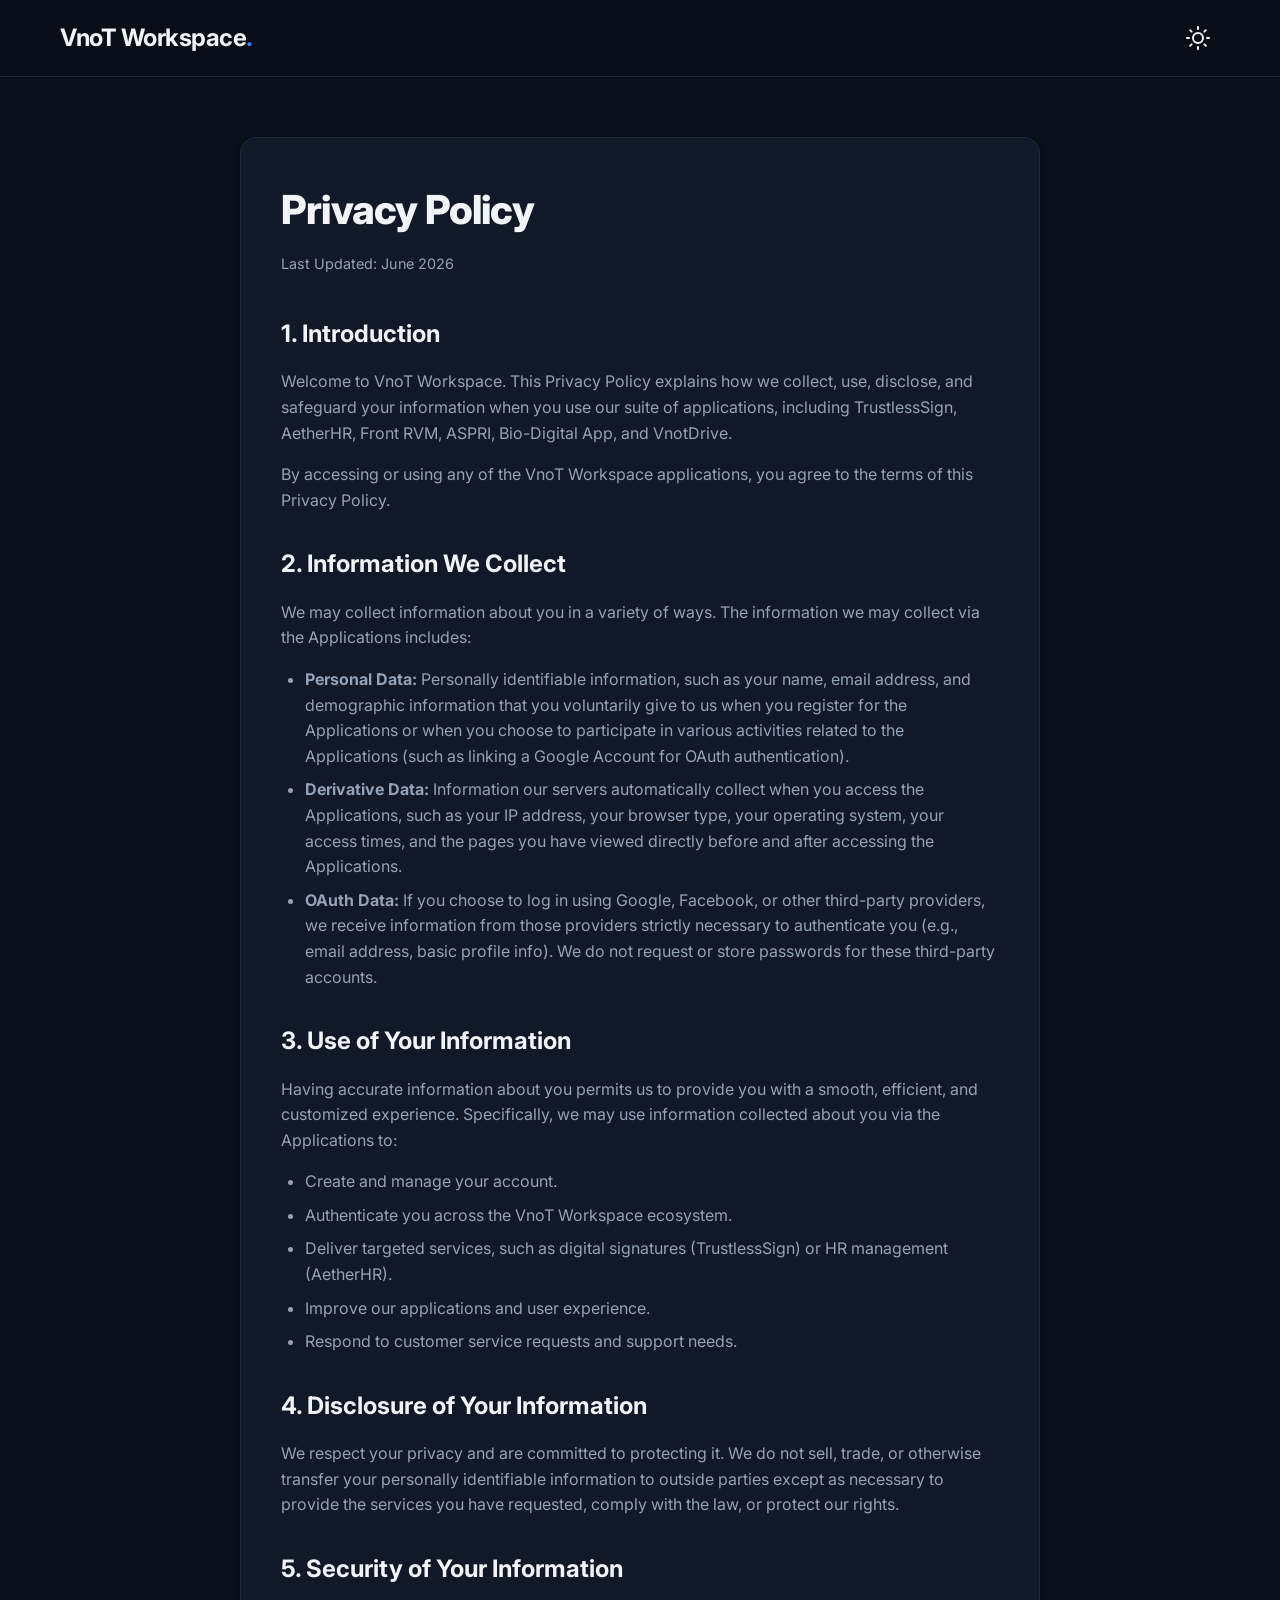
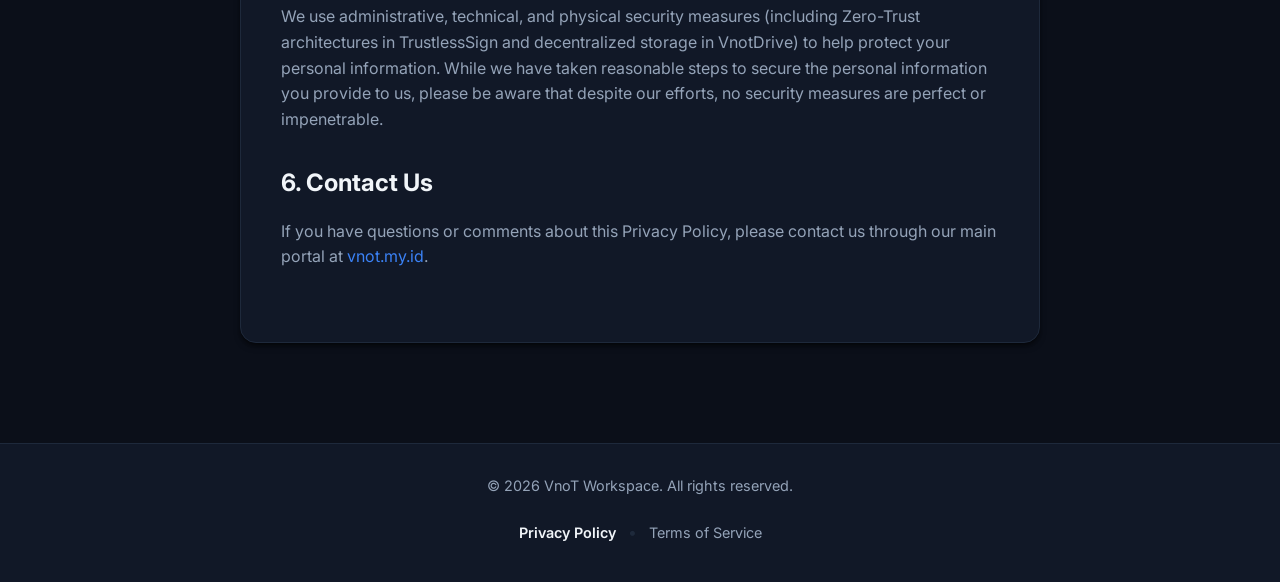
==== privacy.html @ b07ab053 "feat: initial commit for VnoT Workspace" ====
<!DOCTYPE html>
<html lang="en" data-theme="dark">
<head>
    <meta charset="UTF-8">
    <meta name="viewport" content="width=device-width, initial-scale=1.0">
    <title>Privacy Policy - VnoT Workspace</title>
    <meta name="description" content="Privacy Policy for VnoT Workspace applications.">
    <link rel="stylesheet" href="style.css">
    <link href="https://fonts.googleapis.com/css2?family=Inter:wght@300;400;500;600;700&display=swap" rel="stylesheet">
</head>
<body>
    <header class="header">
        <div class="container header-container">
            <a href="index.html" class="logo" style="text-decoration:none; color:inherit;">VnoT Workspace<span class="dot">.</span></a>
            <button class="theme-toggle" id="themeToggle" aria-label="Toggle dark/light mode">
                <svg class="sun-icon" width="24" height="24" viewBox="0 0 24 24" fill="none" stroke="currentColor" stroke-width="2" stroke-linecap="round" stroke-linejoin="round"><circle cx="12" cy="12" r="5"></circle><line x1="12" y1="1" x2="12" y2="3"></line><line x1="12" y1="21" x2="12" y2="23"></line><line x1="4.22" y1="4.22" x2="5.64" y2="5.64"></line><line x1="18.36" y1="18.36" x2="19.78" y2="19.78"></line><line x1="1" y1="12" x2="3" y2="12"></line><line x1="21" y1="12" x2="23" y2="12"></line><line x1="4.22" y1="19.78" x2="5.64" y2="18.36"></line><line x1="18.36" y1="5.64" x2="19.78" y2="4.22"></line></svg>
                <svg class="moon-icon" width="24" height="24" viewBox="0 0 24 24" fill="none" stroke="currentColor" stroke-width="2" stroke-linecap="round" stroke-linejoin="round" style="display: none;"><path d="M21 12.79A9 9 0 1 1 11.21 3 7 7 0 0 0 21 12.79z"></path></svg>
            </button>
        </div>
    </header>

    <main class="main-content container">
        <article class="legal-content">
            <h1 class="legal-title">Privacy Policy</h1>
            <p class="legal-updated">Last Updated: June 2026</p>

            <section class="legal-section">
                <h2>1. Introduction</h2>
                <p>Welcome to VnoT Workspace. This Privacy Policy explains how we collect, use, disclose, and safeguard your information when you use our suite of applications, including TrustlessSign, AetherHR, Front RVM, ASPRI, Bio-Digital App, and VnotDrive.</p>
                <p>By accessing or using any of the VnoT Workspace applications, you agree to the terms of this Privacy Policy.</p>
            </section>

            <section class="legal-section">
                <h2>2. Information We Collect</h2>
                <p>We may collect information about you in a variety of ways. The information we may collect via the Applications includes:</p>
                <ul>
                    <li><strong>Personal Data:</strong> Personally identifiable information, such as your name, email address, and demographic information that you voluntarily give to us when you register for the Applications or when you choose to participate in various activities related to the Applications (such as linking a Google Account for OAuth authentication).</li>
                    <li><strong>Derivative Data:</strong> Information our servers automatically collect when you access the Applications, such as your IP address, your browser type, your operating system, your access times, and the pages you have viewed directly before and after accessing the Applications.</li>
                    <li><strong>OAuth Data:</strong> If you choose to log in using Google, Facebook, or other third-party providers, we receive information from those providers strictly necessary to authenticate you (e.g., email address, basic profile info). We do not request or store passwords for these third-party accounts.</li>
                </ul>
            </section>

            <section class="legal-section">
                <h2>3. Use of Your Information</h2>
                <p>Having accurate information about you permits us to provide you with a smooth, efficient, and customized experience. Specifically, we may use information collected about you via the Applications to:</p>
                <ul>
                    <li>Create and manage your account.</li>
                    <li>Authenticate you across the VnoT Workspace ecosystem.</li>
                    <li>Deliver targeted services, such as digital signatures (TrustlessSign) or HR management (AetherHR).</li>
                    <li>Improve our applications and user experience.</li>
                    <li>Respond to customer service requests and support needs.</li>
                </ul>
            </section>

            <section class="legal-section">
                <h2>4. Disclosure of Your Information</h2>
                <p>We respect your privacy and are committed to protecting it. We do not sell, trade, or otherwise transfer your personally identifiable information to outside parties except as necessary to provide the services you have requested, comply with the law, or protect our rights.</p>
            </section>

            <section class="legal-section">
                <h2>5. Security of Your Information</h2>
                <p>We use administrative, technical, and physical security measures (including Zero-Trust architectures in TrustlessSign and decentralized storage in VnotDrive) to help protect your personal information. While we have taken reasonable steps to secure the personal information you provide to us, please be aware that despite our efforts, no security measures are perfect or impenetrable.</p>
            </section>

            <section class="legal-section">
                <h2>6. Contact Us</h2>
                <p>If you have questions or comments about this Privacy Policy, please contact us through our main portal at <a href="https://vnot.my.id">vnot.my.id</a>.</p>
            </section>
        </article>
    </main>

    <footer class="footer">
        <div class="container footer-content">
            <p class="copyright">&copy; 2026 VnoT Workspace. All rights reserved.</p>
            <div class="footer-links">
                <a href="privacy.html" class="footer-link" style="color:var(--text-primary); font-weight:600;">Privacy Policy</a>
                <span class="footer-divider">&bull;</span>
                <a href="terms.html" class="footer-link">Terms of Service</a>
            </div>
        </div>
    </footer>

    <script>
        const themeToggle = document.getElementById('themeToggle');
        const sunIcon = document.querySelector('.sun-icon');
        const moonIcon = document.querySelector('.moon-icon');
        const htmlElement = document.documentElement;

        themeToggle.addEventListener('click', () => {
            const currentTheme = htmlElement.getAttribute('data-theme');
            if (currentTheme === 'dark') {
                htmlElement.setAttribute('data-theme', 'light');
                sunIcon.style.display = 'none';
                moonIcon.style.display = 'block';
            } else {
                htmlElement.setAttribute('data-theme', 'dark');
                sunIcon.style.display = 'block';
                moonIcon.style.display = 'none';
            }
        });
    </script>
</body>
</html>
---- style.css ----
/* Bio-Digital Minimalism 2026 Stylesheet */

:root {
    --bg-color: #f8fafc;
    --text-primary: #0f172a;
    --text-secondary: #475569;
    --card-bg: #ffffff;
    --border-color: #e2e8f0;
    --accent: #3b82f6;
    --accent-hover: #2563eb;
    --shadow: 0 4px 6px -1px rgb(0 0 0 / 0.1), 0 2px 4px -2px rgb(0 0 0 / 0.1);
    --glass-bg: rgba(255, 255, 255, 0.7);
}

[data-theme="dark"] {
    --bg-color: #0b0f19;
    --text-primary: #f1f5f9;
    --text-secondary: #94a3b8;
    --card-bg: #111827;
    --border-color: #1e293b;
    --accent: #3b82f6;
    --accent-hover: #60a5fa;
    --shadow: 0 4px 6px -1px rgb(0 0 0 / 0.5), 0 2px 4px -2px rgb(0 0 0 / 0.5);
    --glass-bg: rgba(11, 15, 25, 0.7);
}

* {
    box-sizing: border-box;
    margin: 0;
    padding: 0;
}

body {
    font-family: 'Inter', sans-serif;
    background-color: var(--bg-color);
    color: var(--text-primary);
    line-height: 1.6;
    transition: background-color 0.3s ease, color 0.3s ease;
    display: flex;
    flex-direction: column;
    min-height: 100vh;
}

.container {
    width: 100%;
    max-width: 1200px;
    margin: 0 auto;
    padding: 0 20px;
}

/* Header */
.header {
    position: sticky;
    top: 0;
    z-index: 50;
    background-color: var(--glass-bg);
    backdrop-filter: blur(12px);
    border-bottom: 1px solid var(--border-color);
    padding: 16px 0;
    transition: background-color 0.3s ease, border-color 0.3s ease;
}

.header-container {
    display: flex;
    justify-content: space-between;
    align-items: center;
}

.logo {
    font-size: 1.5rem;
    font-weight: 700;
    letter-spacing: -0.02em;
}

.dot {
    color: var(--accent);
}

.theme-toggle {
    background: none;
    border: none;
    color: var(--text-primary);
    cursor: pointer;
    padding: 8px;
    border-radius: 8px;
    display: flex;
    align-items: center;
    justify-content: center;
    transition: background-color 0.2s ease;
    width: 44px;
    height: 44px;
}

.theme-toggle:hover {
    background-color: var(--border-color);
}

.theme-toggle:focus-visible {
    outline: 2px solid var(--accent);
    outline-offset: 2px;
}

/* Main Content */
.main-content {
    flex: 1;
    padding: 60px 0;
}

/* Hero Section */
.hero {
    text-align: center;
    max-width: 800px;
    margin-bottom: 80px;
}

.hero-title {
    font-size: clamp(2.5rem, 5vw, 4rem);
    font-weight: 800;
    line-height: 1.1;
    margin-bottom: 24px;
    letter-spacing: -0.03em;
}

.hero-subtitle {
    font-size: clamp(1.1rem, 2vw, 1.25rem);
    color: var(--text-secondary);
    max-width: 600px;
    margin: 0 auto;
}

/* Apps Section */
.section-title {
    font-size: 2rem;
    font-weight: 700;
    margin-bottom: 40px;
    text-align: center;
}

.app-grid {
    display: grid;
    grid-template-columns: repeat(auto-fit, minmax(300px, 1fr));
    gap: 30px;
}

.app-card {
    background-color: var(--card-bg);
    border: 1px solid var(--border-color);
    border-radius: 16px;
    padding: 30px;
    transition: transform 0.3s cubic-bezier(0.175, 0.885, 0.32, 1.275), box-shadow 0.3s ease, border-color 0.3s ease;
    box-shadow: var(--shadow);
}

.app-card:hover {
    transform: translateY(-8px);
    border-color: var(--accent);
}

.app-icon {
    width: 56px;
    height: 56px;
    border-radius: 14px;
    display: flex;
    align-items: center;
    justify-content: center;
    color: white;
    font-size: 1.5rem;
    font-weight: 700;
    margin-bottom: 20px;
    box-shadow: 0 8px 16px -4px rgba(0,0,0,0.2);
}

.app-name {
    font-size: 1.25rem;
    font-weight: 600;
    margin-bottom: 12px;
}

.app-desc {
    color: var(--text-secondary);
    font-size: 0.95rem;
    line-height: 1.6;
}

/* Footer */
.footer {
    background-color: var(--card-bg);
    border-top: 1px solid var(--border-color);
    padding: 30px 0;
    text-align: center;
    margin-top: 40px;
    transition: background-color 0.3s ease, border-color 0.3s ease;
}

.footer-content {
    display: flex;
    flex-direction: column;
    gap: 16px;
    align-items: center;
}

.copyright {
    color: var(--text-secondary);
    font-size: 0.9rem;
}

.footer-links {
    display: flex;
    gap: 12px;
    align-items: center;
}

.footer-link {
    color: var(--text-secondary);
    text-decoration: none;
    font-size: 0.9rem;
    transition: color 0.2s ease;
    padding: 8px 0;
}

.footer-link:hover {
    color: var(--text-primary);
}

.footer-link:focus-visible {
    outline: 2px solid var(--accent);
    outline-offset: 4px;
    border-radius: 4px;
}

.footer-divider {
    color: var(--border-color);
}

/* Legal Pages */
.legal-content {
    max-width: 800px;
    margin: 0 auto;
    background-color: var(--card-bg);
    border: 1px solid var(--border-color);
    border-radius: 16px;
    padding: 40px;
    box-shadow: var(--shadow);
}

.legal-title {
    font-size: 2.5rem;
    font-weight: 800;
    margin-bottom: 10px;
    letter-spacing: -0.02em;
}

.legal-updated {
    color: var(--text-secondary);
    font-size: 0.9rem;
    margin-bottom: 40px;
}

.legal-section {
    margin-bottom: 32px;
}

.legal-section h2 {
    font-size: 1.5rem;
    font-weight: 700;
    margin-bottom: 16px;
    color: var(--text-primary);
}

.legal-section p, .legal-section ul {
    color: var(--text-secondary);
    margin-bottom: 16px;
}

.legal-section ul {
    padding-left: 24px;
}

.legal-section li {
    margin-bottom: 8px;
}

.legal-section a {
    color: var(--accent);
    text-decoration: none;
}

.legal-section a:hover {
    text-decoration: underline;
}

/* Responsive Adjustments */
@media (max-width: 768px) {
    .legal-content {
        padding: 24px;
        border-radius: 12px;
    }
    
    .footer-content {
        flex-direction: column;
        gap: 8px;
    }
}
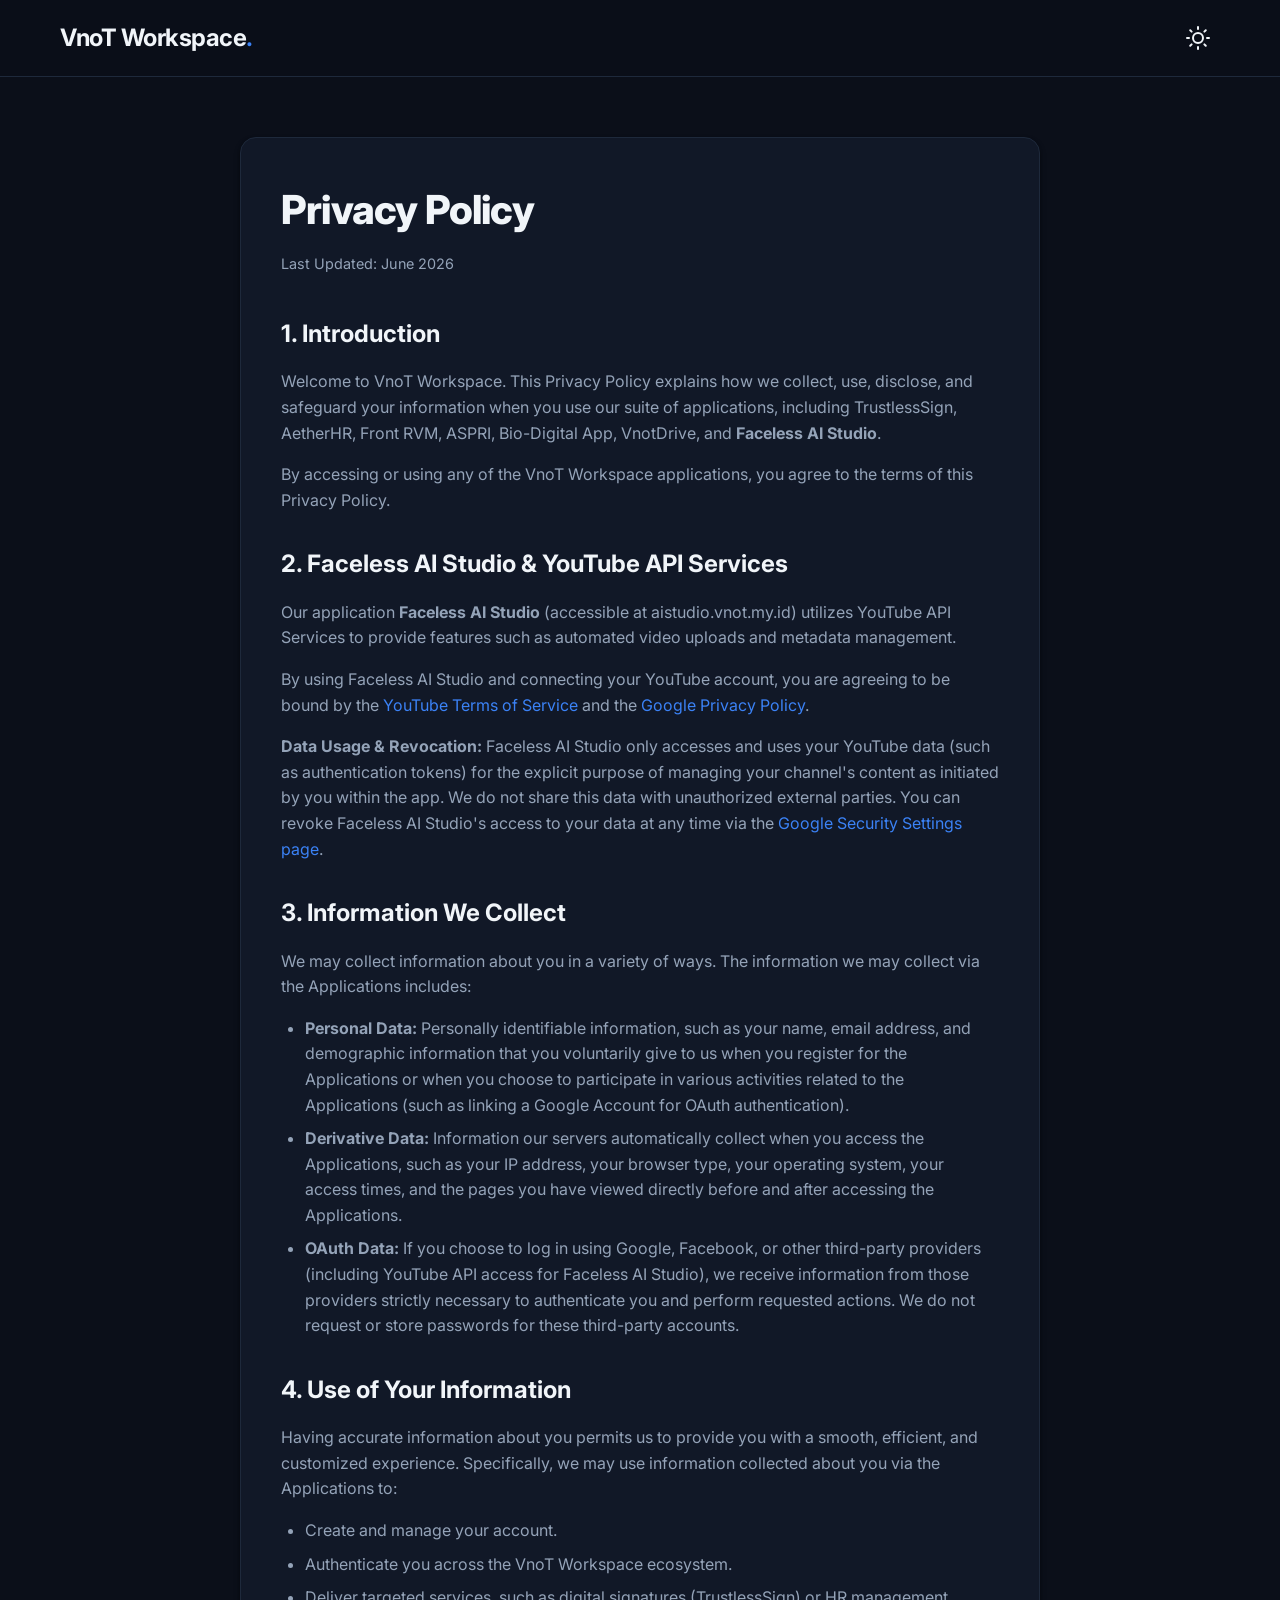
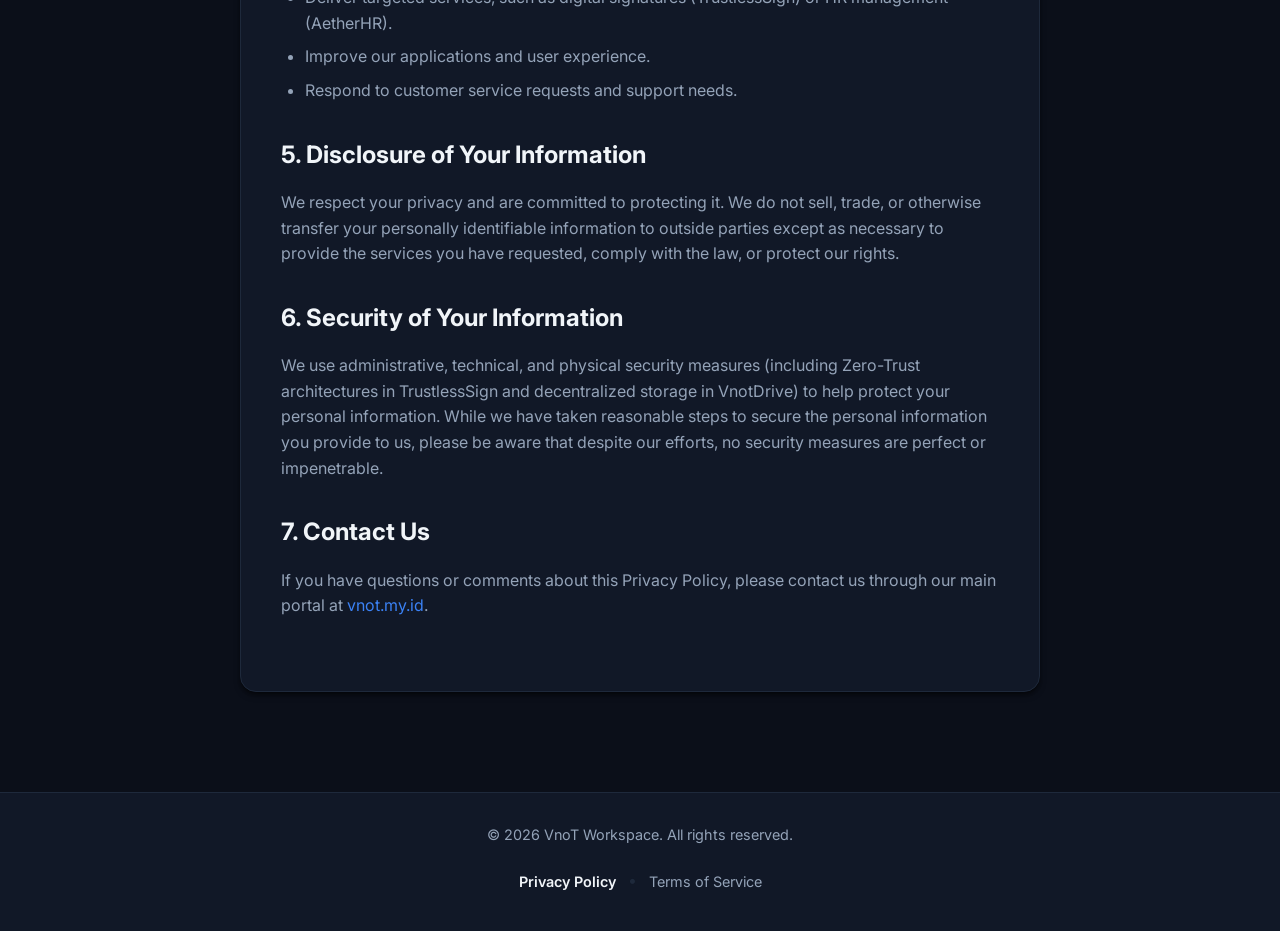
==== commit b44c8ea8: "Add Faceless AI Studio terms and privacy clauses for YouTube API" ====
--- a/privacy.html
+++ b/privacy.html
@@ -26,22 +26,29 @@
 
             <section class="legal-section">
                 <h2>1. Introduction</h2>
-                <p>Welcome to VnoT Workspace. This Privacy Policy explains how we collect, use, disclose, and safeguard your information when you use our suite of applications, including TrustlessSign, AetherHR, Front RVM, ASPRI, Bio-Digital App, and VnotDrive.</p>
+                <p>Welcome to VnoT Workspace. This Privacy Policy explains how we collect, use, disclose, and safeguard your information when you use our suite of applications, including TrustlessSign, AetherHR, Front RVM, ASPRI, Bio-Digital App, VnotDrive, and <strong>Faceless AI Studio</strong>.</p>
                 <p>By accessing or using any of the VnoT Workspace applications, you agree to the terms of this Privacy Policy.</p>
             </section>
 
             <section class="legal-section">
-                <h2>2. Information We Collect</h2>
+                <h2>2. Faceless AI Studio & YouTube API Services</h2>
+                <p>Our application <strong>Faceless AI Studio</strong> (accessible at aistudio.vnot.my.id) utilizes YouTube API Services to provide features such as automated video uploads and metadata management.</p>
+                <p>By using Faceless AI Studio and connecting your YouTube account, you are agreeing to be bound by the <a href="https://www.youtube.com/t/terms" target="_blank" rel="noopener noreferrer">YouTube Terms of Service</a> and the <a href="https://policies.google.com/privacy" target="_blank" rel="noopener noreferrer">Google Privacy Policy</a>.</p>
+                <p><strong>Data Usage & Revocation:</strong> Faceless AI Studio only accesses and uses your YouTube data (such as authentication tokens) for the explicit purpose of managing your channel's content as initiated by you within the app. We do not share this data with unauthorized external parties. You can revoke Faceless AI Studio's access to your data at any time via the <a href="https://security.google.com/settings/security/permissions" target="_blank" rel="noopener noreferrer">Google Security Settings page</a>.</p>
+            </section>
+
+            <section class="legal-section">
+                <h2>3. Information We Collect</h2>
                 <p>We may collect information about you in a variety of ways. The information we may collect via the Applications includes:</p>
                 <ul>
                     <li><strong>Personal Data:</strong> Personally identifiable information, such as your name, email address, and demographic information that you voluntarily give to us when you register for the Applications or when you choose to participate in various activities related to the Applications (such as linking a Google Account for OAuth authentication).</li>
                     <li><strong>Derivative Data:</strong> Information our servers automatically collect when you access the Applications, such as your IP address, your browser type, your operating system, your access times, and the pages you have viewed directly before and after accessing the Applications.</li>
-                    <li><strong>OAuth Data:</strong> If you choose to log in using Google, Facebook, or other third-party providers, we receive information from those providers strictly necessary to authenticate you (e.g., email address, basic profile info). We do not request or store passwords for these third-party accounts.</li>
+                    <li><strong>OAuth Data:</strong> If you choose to log in using Google, Facebook, or other third-party providers (including YouTube API access for Faceless AI Studio), we receive information from those providers strictly necessary to authenticate you and perform requested actions. We do not request or store passwords for these third-party accounts.</li>
                 </ul>
             </section>
 
             <section class="legal-section">
-                <h2>3. Use of Your Information</h2>
+                <h2>4. Use of Your Information</h2>
                 <p>Having accurate information about you permits us to provide you with a smooth, efficient, and customized experience. Specifically, we may use information collected about you via the Applications to:</p>
                 <ul>
                     <li>Create and manage your account.</li>
@@ -53,17 +60,17 @@
             </section>
 
             <section class="legal-section">
-                <h2>4. Disclosure of Your Information</h2>
+                <h2>5. Disclosure of Your Information</h2>
                 <p>We respect your privacy and are committed to protecting it. We do not sell, trade, or otherwise transfer your personally identifiable information to outside parties except as necessary to provide the services you have requested, comply with the law, or protect our rights.</p>
             </section>
 
             <section class="legal-section">
-                <h2>5. Security of Your Information</h2>
+                <h2>6. Security of Your Information</h2>
                 <p>We use administrative, technical, and physical security measures (including Zero-Trust architectures in TrustlessSign and decentralized storage in VnotDrive) to help protect your personal information. While we have taken reasonable steps to secure the personal information you provide to us, please be aware that despite our efforts, no security measures are perfect or impenetrable.</p>
             </section>
 
             <section class="legal-section">
-                <h2>6. Contact Us</h2>
+                <h2>7. Contact Us</h2>
                 <p>If you have questions or comments about this Privacy Policy, please contact us through our main portal at <a href="https://vnot.my.id">vnot.my.id</a>.</p>
             </section>
         </article>
@@ -80,24 +87,7 @@
         </div>
     </footer>
 
-    <script>
-        const themeToggle = document.getElementById('themeToggle');
-        const sunIcon = document.querySelector('.sun-icon');
-        const moonIcon = document.querySelector('.moon-icon');
-        const htmlElement = document.documentElement;
-
-        themeToggle.addEventListener('click', () => {
-            const currentTheme = htmlElement.getAttribute('data-theme');
-            if (currentTheme === 'dark') {
-                htmlElement.setAttribute('data-theme', 'light');
-                sunIcon.style.display = 'none';
-                moonIcon.style.display = 'block';
-            } else {
-                htmlElement.setAttribute('data-theme', 'dark');
-                sunIcon.style.display = 'block';
-                moonIcon.style.display = 'none';
-            }
-        });
-    </script>
+    <script src="translations.js"></script>
+    <script src="app.js"></script>
 </body>
 </html>
--- a/style.css
+++ b/style.css
@@ -301,3 +301,54 @@
         gap: 8px;
     }
 }
+
+/* Header Controls */
+.header-controls {
+    display: flex;
+    align-items: center;
+    gap: 12px;
+}
+
+.lang-switcher {
+    appearance: none;
+    -webkit-appearance: none;
+    -moz-appearance: none;
+    background-color: transparent;
+    color: var(--text-primary);
+    border: 1px solid var(--border-color);
+    padding: 8px 32px 8px 16px;
+    border-radius: 20px;
+    font-family: 'Inter', sans-serif;
+    font-size: 0.85rem;
+    font-weight: 500;
+    cursor: pointer;
+    outline: none;
+    transition: all 0.2s ease;
+    background-image: url("data:image/svg+xml;utf8,<svg xmlns='http://www.w3.org/2000/svg' width='16' height='16' viewBox='0 0 24 24' fill='none' stroke='%2394a3b8' stroke-width='2' stroke-linecap='round' stroke-linejoin='round'><polyline points='6 9 12 15 18 9'></polyline></svg>");
+    background-repeat: no-repeat;
+    background-position: right 12px center;
+    background-size: 14px;
+}
+
+[data-theme="dark"] .lang-switcher {
+    background-color: rgba(255, 255, 255, 0.05);
+    border-color: rgba(255, 255, 255, 0.1);
+}
+
+.lang-switcher:hover {
+    background-color: var(--border-color);
+}
+
+[data-theme="dark"] .lang-switcher:hover {
+    background-color: rgba(255, 255, 255, 0.1);
+}
+
+.lang-switcher:focus-visible {
+    border-color: var(--accent);
+    box-shadow: 0 0 0 2px rgba(59, 130, 246, 0.3);
+}
+
+.lang-switcher option {
+    background-color: var(--card-bg);
+    color: var(--text-primary);
+}
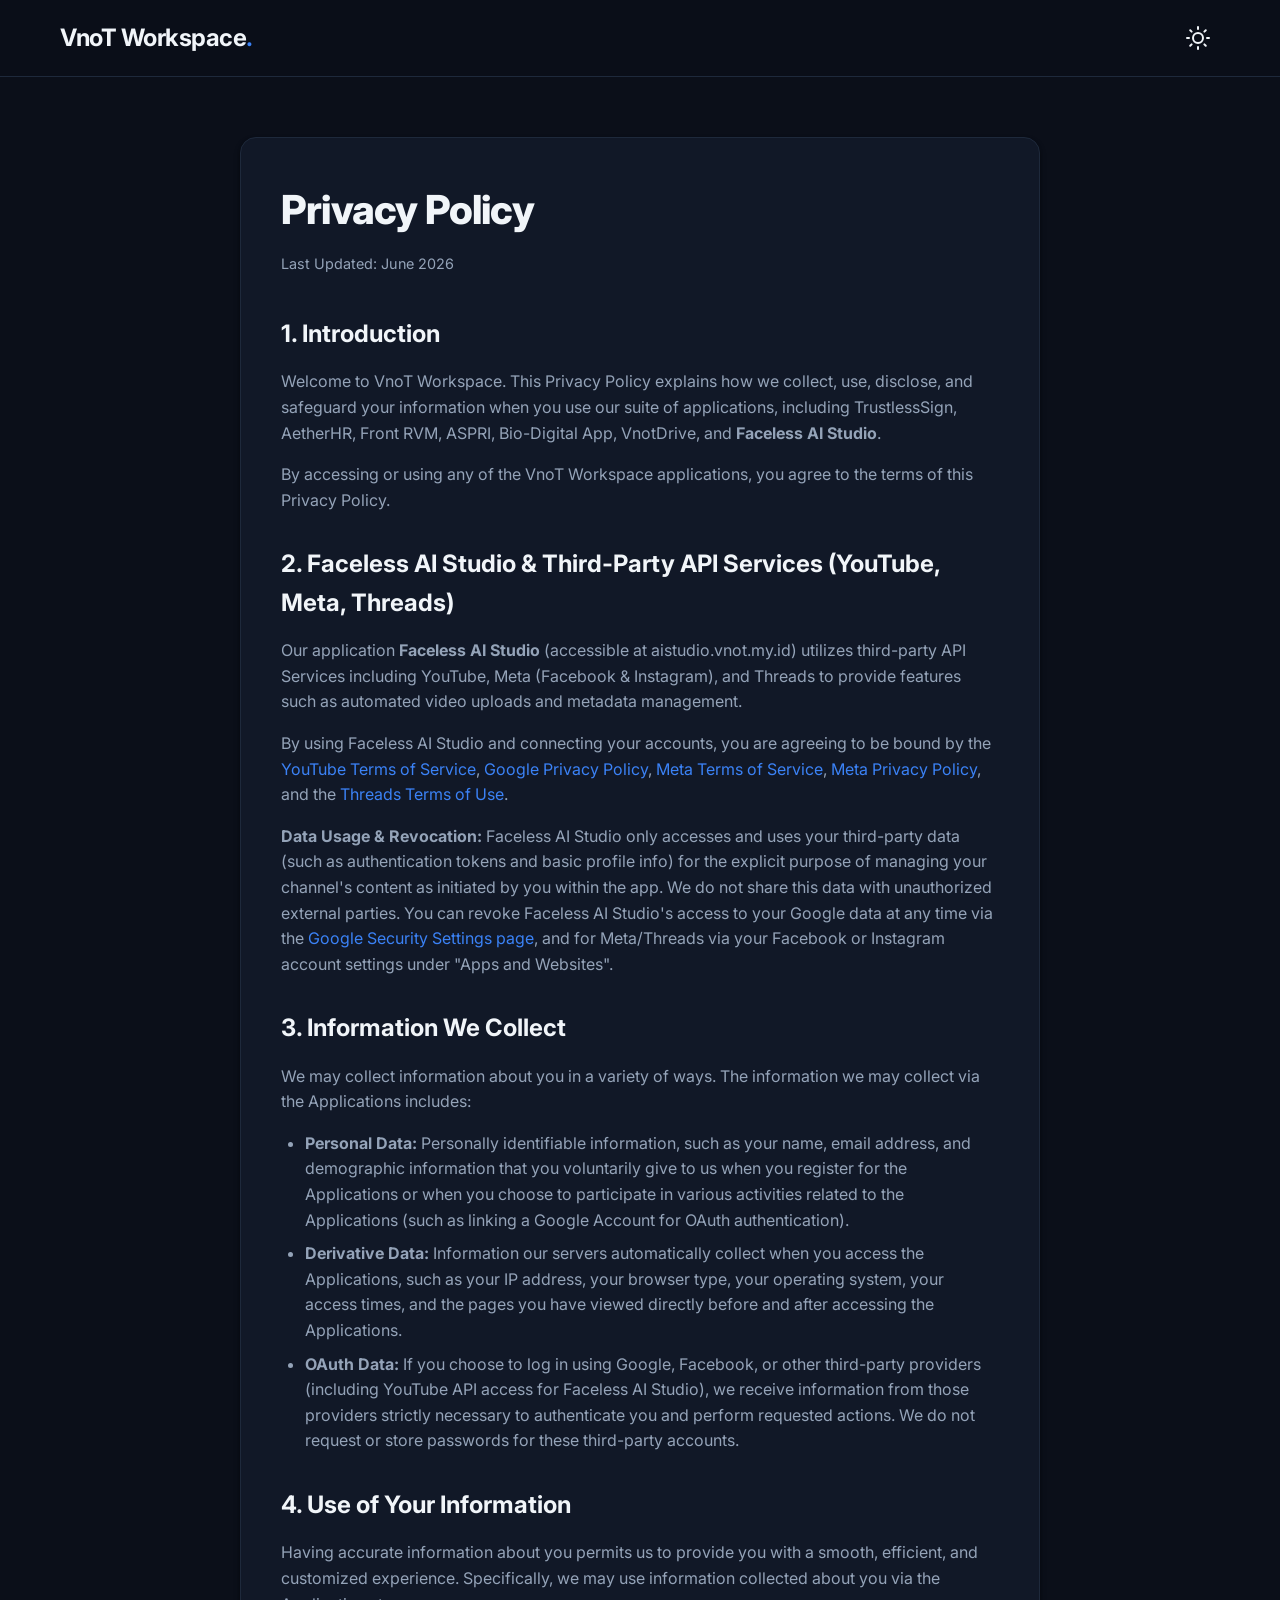
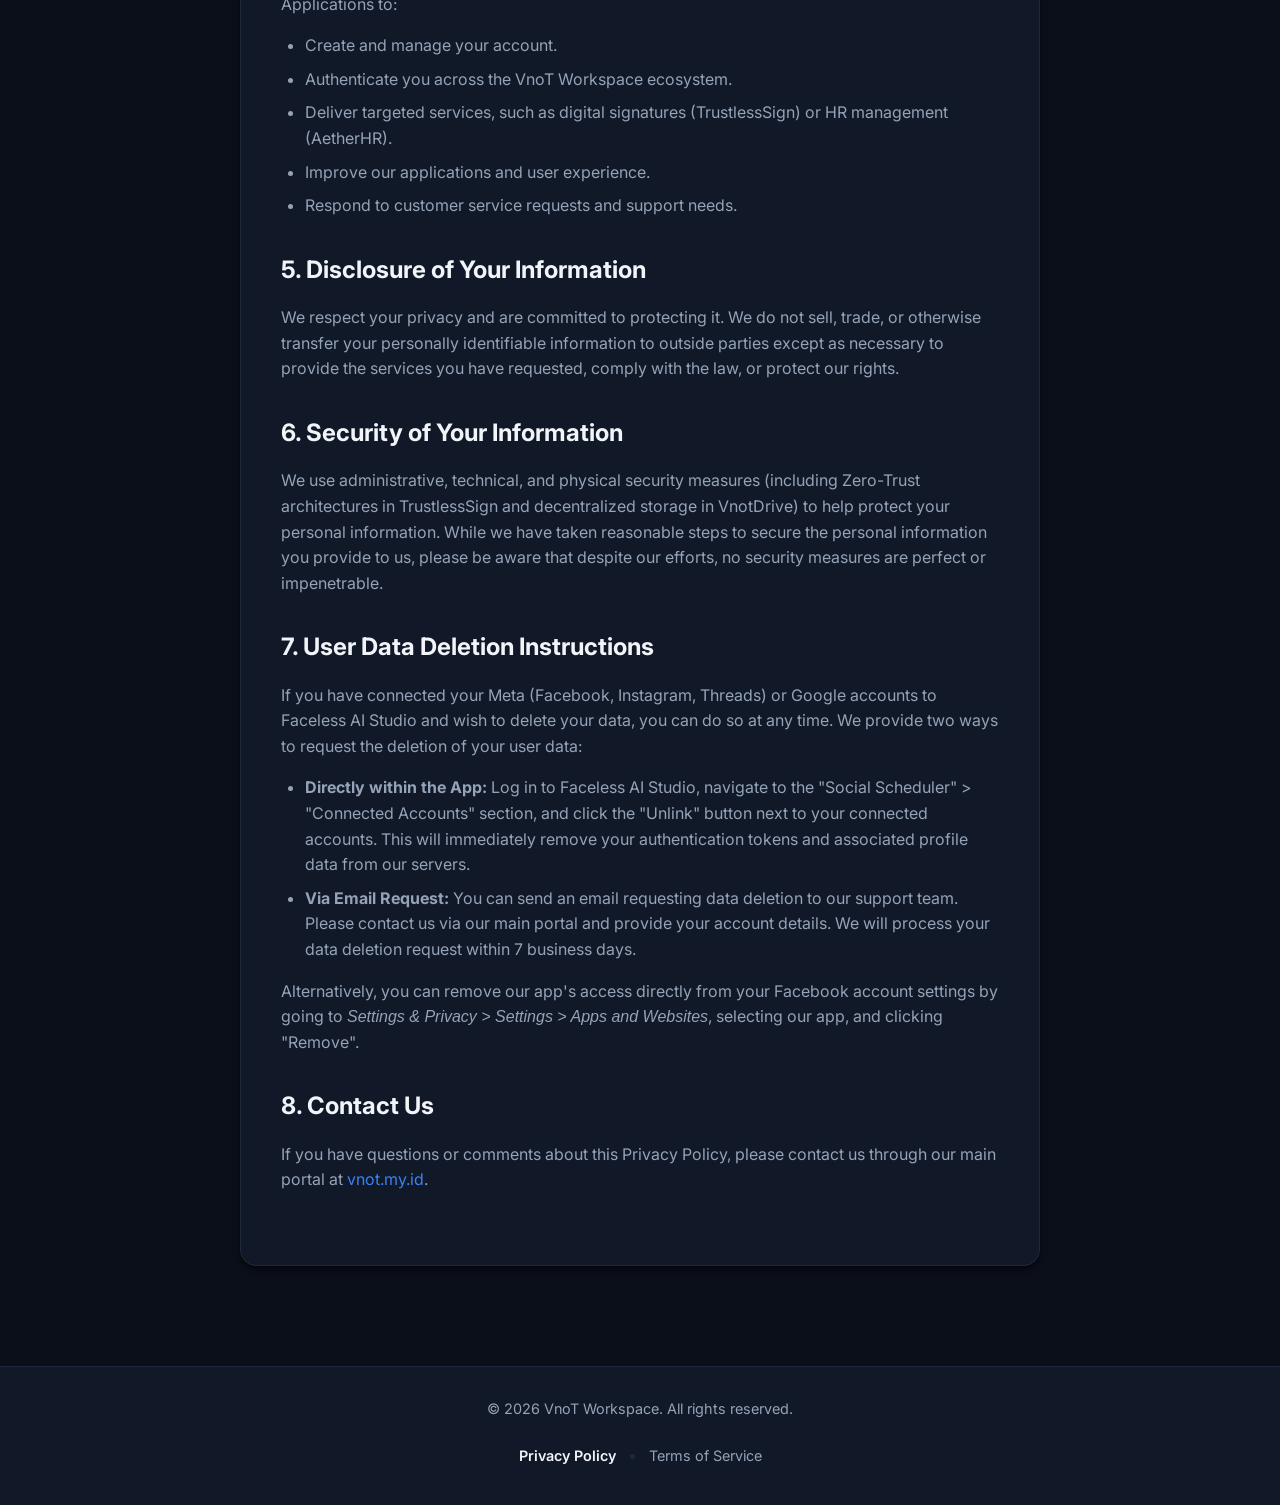
==== commit 8cc3c652: "Update privacy and terms for Meta integration" ====
--- a/privacy.html
+++ b/privacy.html
@@ -31,10 +31,10 @@
             </section>
 
             <section class="legal-section">
-                <h2>2. Faceless AI Studio & YouTube API Services</h2>
-                <p>Our application <strong>Faceless AI Studio</strong> (accessible at aistudio.vnot.my.id) utilizes YouTube API Services to provide features such as automated video uploads and metadata management.</p>
-                <p>By using Faceless AI Studio and connecting your YouTube account, you are agreeing to be bound by the <a href="https://www.youtube.com/t/terms" target="_blank" rel="noopener noreferrer">YouTube Terms of Service</a> and the <a href="https://policies.google.com/privacy" target="_blank" rel="noopener noreferrer">Google Privacy Policy</a>.</p>
-                <p><strong>Data Usage & Revocation:</strong> Faceless AI Studio only accesses and uses your YouTube data (such as authentication tokens) for the explicit purpose of managing your channel's content as initiated by you within the app. We do not share this data with unauthorized external parties. You can revoke Faceless AI Studio's access to your data at any time via the <a href="https://security.google.com/settings/security/permissions" target="_blank" rel="noopener noreferrer">Google Security Settings page</a>.</p>
+                <h2>2. Faceless AI Studio & Third-Party API Services (YouTube, Meta, Threads)</h2>
+                <p>Our application <strong>Faceless AI Studio</strong> (accessible at aistudio.vnot.my.id) utilizes third-party API Services including YouTube, Meta (Facebook & Instagram), and Threads to provide features such as automated video uploads and metadata management.</p>
+                <p>By using Faceless AI Studio and connecting your accounts, you are agreeing to be bound by the <a href="https://www.youtube.com/t/terms" target="_blank" rel="noopener noreferrer">YouTube Terms of Service</a>, <a href="https://policies.google.com/privacy" target="_blank" rel="noopener noreferrer">Google Privacy Policy</a>, <a href="https://www.facebook.com/legal/terms" target="_blank" rel="noopener noreferrer">Meta Terms of Service</a>, <a href="https://www.facebook.com/privacy/policy/" target="_blank" rel="noopener noreferrer">Meta Privacy Policy</a>, and the <a href="https://help.instagram.com/769983657850450" target="_blank" rel="noopener noreferrer">Threads Terms of Use</a>.</p>
+                <p><strong>Data Usage & Revocation:</strong> Faceless AI Studio only accesses and uses your third-party data (such as authentication tokens and basic profile info) for the explicit purpose of managing your channel's content as initiated by you within the app. We do not share this data with unauthorized external parties. You can revoke Faceless AI Studio's access to your Google data at any time via the <a href="https://security.google.com/settings/security/permissions" target="_blank" rel="noopener noreferrer">Google Security Settings page</a>, and for Meta/Threads via your Facebook or Instagram account settings under "Apps and Websites".</p>
             </section>
 
             <section class="legal-section">
@@ -69,8 +69,18 @@
                 <p>We use administrative, technical, and physical security measures (including Zero-Trust architectures in TrustlessSign and decentralized storage in VnotDrive) to help protect your personal information. While we have taken reasonable steps to secure the personal information you provide to us, please be aware that despite our efforts, no security measures are perfect or impenetrable.</p>
             </section>
 
+            <section class="legal-section" id="data-deletion">
+                <h2>7. User Data Deletion Instructions</h2>
+                <p>If you have connected your Meta (Facebook, Instagram, Threads) or Google accounts to Faceless AI Studio and wish to delete your data, you can do so at any time. We provide two ways to request the deletion of your user data:</p>
+                <ul>
+                    <li><strong>Directly within the App:</strong> Log in to Faceless AI Studio, navigate to the "Social Scheduler" &gt; "Connected Accounts" section, and click the "Unlink" button next to your connected accounts. This will immediately remove your authentication tokens and associated profile data from our servers.</li>
+                    <li><strong>Via Email Request:</strong> You can send an email requesting data deletion to our support team. Please contact us via our main portal and provide your account details. We will process your data deletion request within 7 business days.</li>
+                </ul>
+                <p>Alternatively, you can remove our app's access directly from your Facebook account settings by going to <em>Settings &amp; Privacy &gt; Settings &gt; Apps and Websites</em>, selecting our app, and clicking "Remove".</p>
+            </section>
+
             <section class="legal-section">
-                <h2>7. Contact Us</h2>
+                <h2>8. Contact Us</h2>
                 <p>If you have questions or comments about this Privacy Policy, please contact us through our main portal at <a href="https://vnot.my.id">vnot.my.id</a>.</p>
             </section>
         </article>
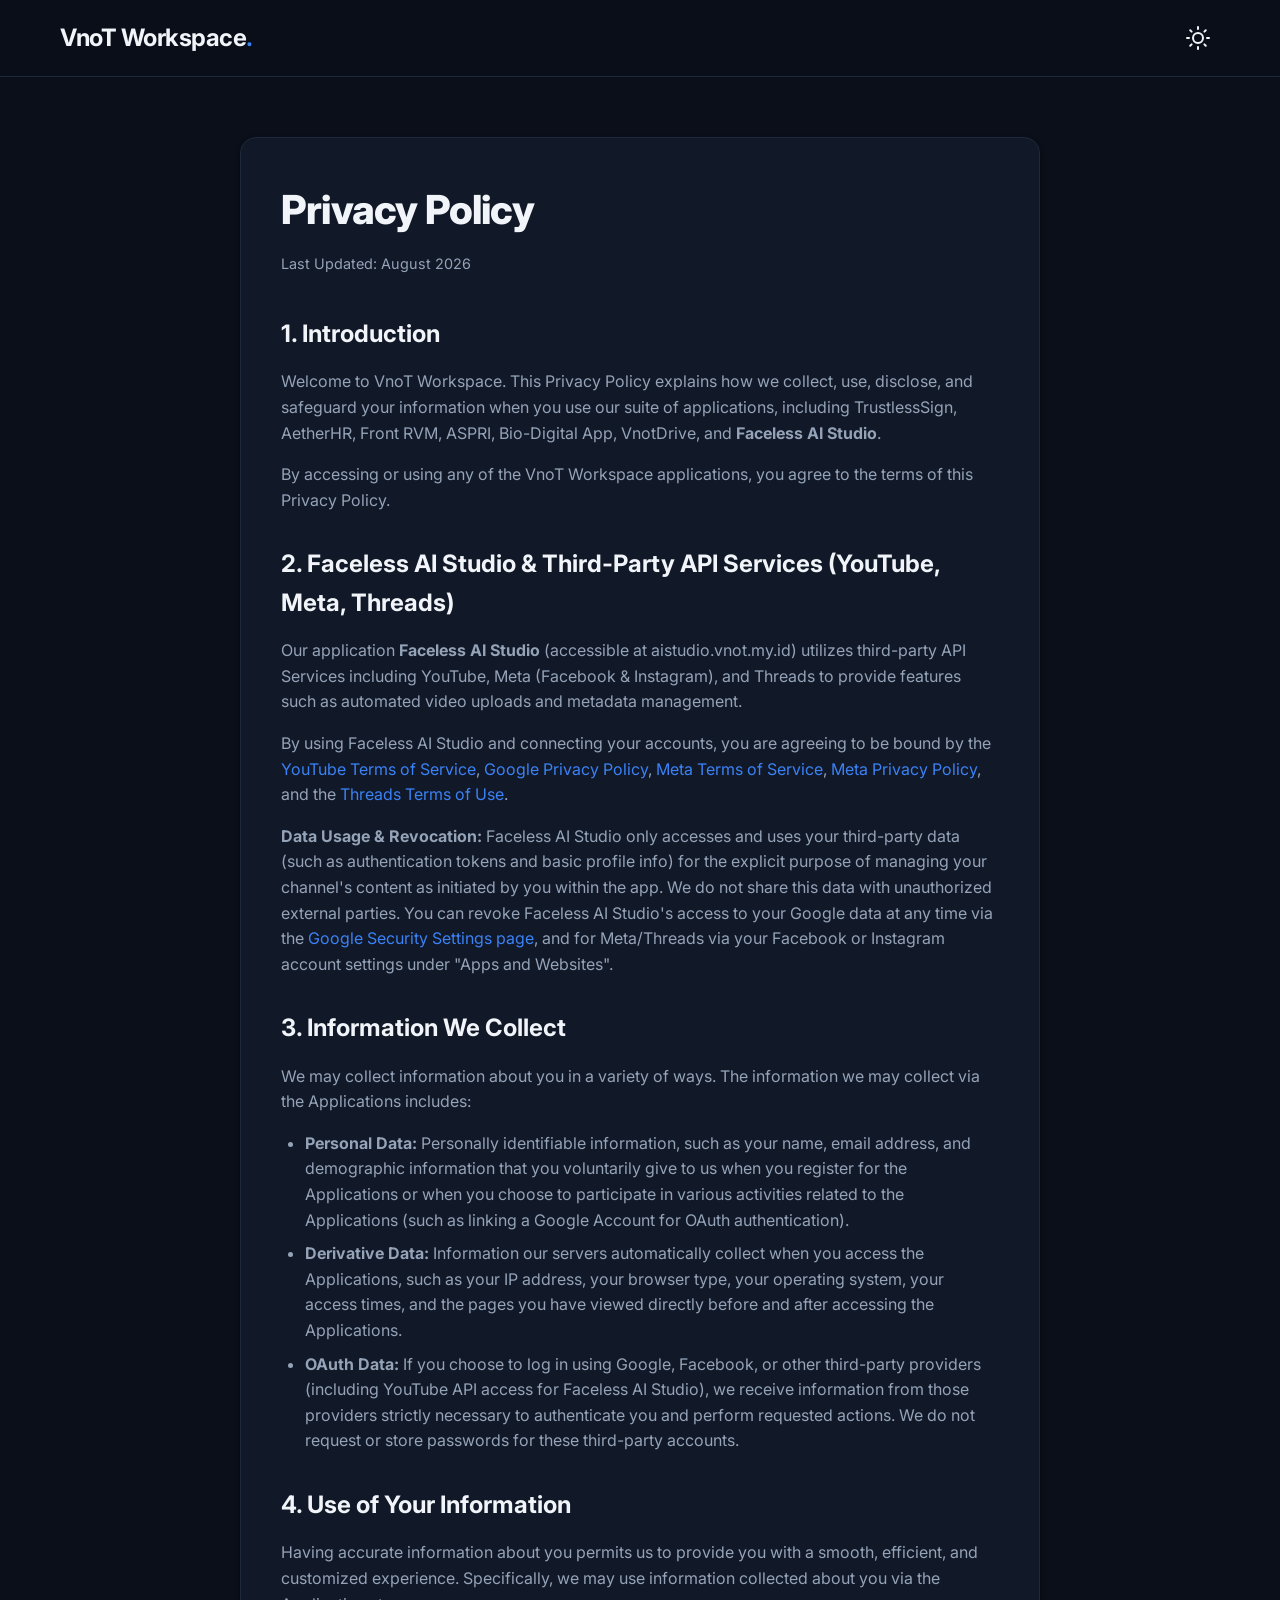
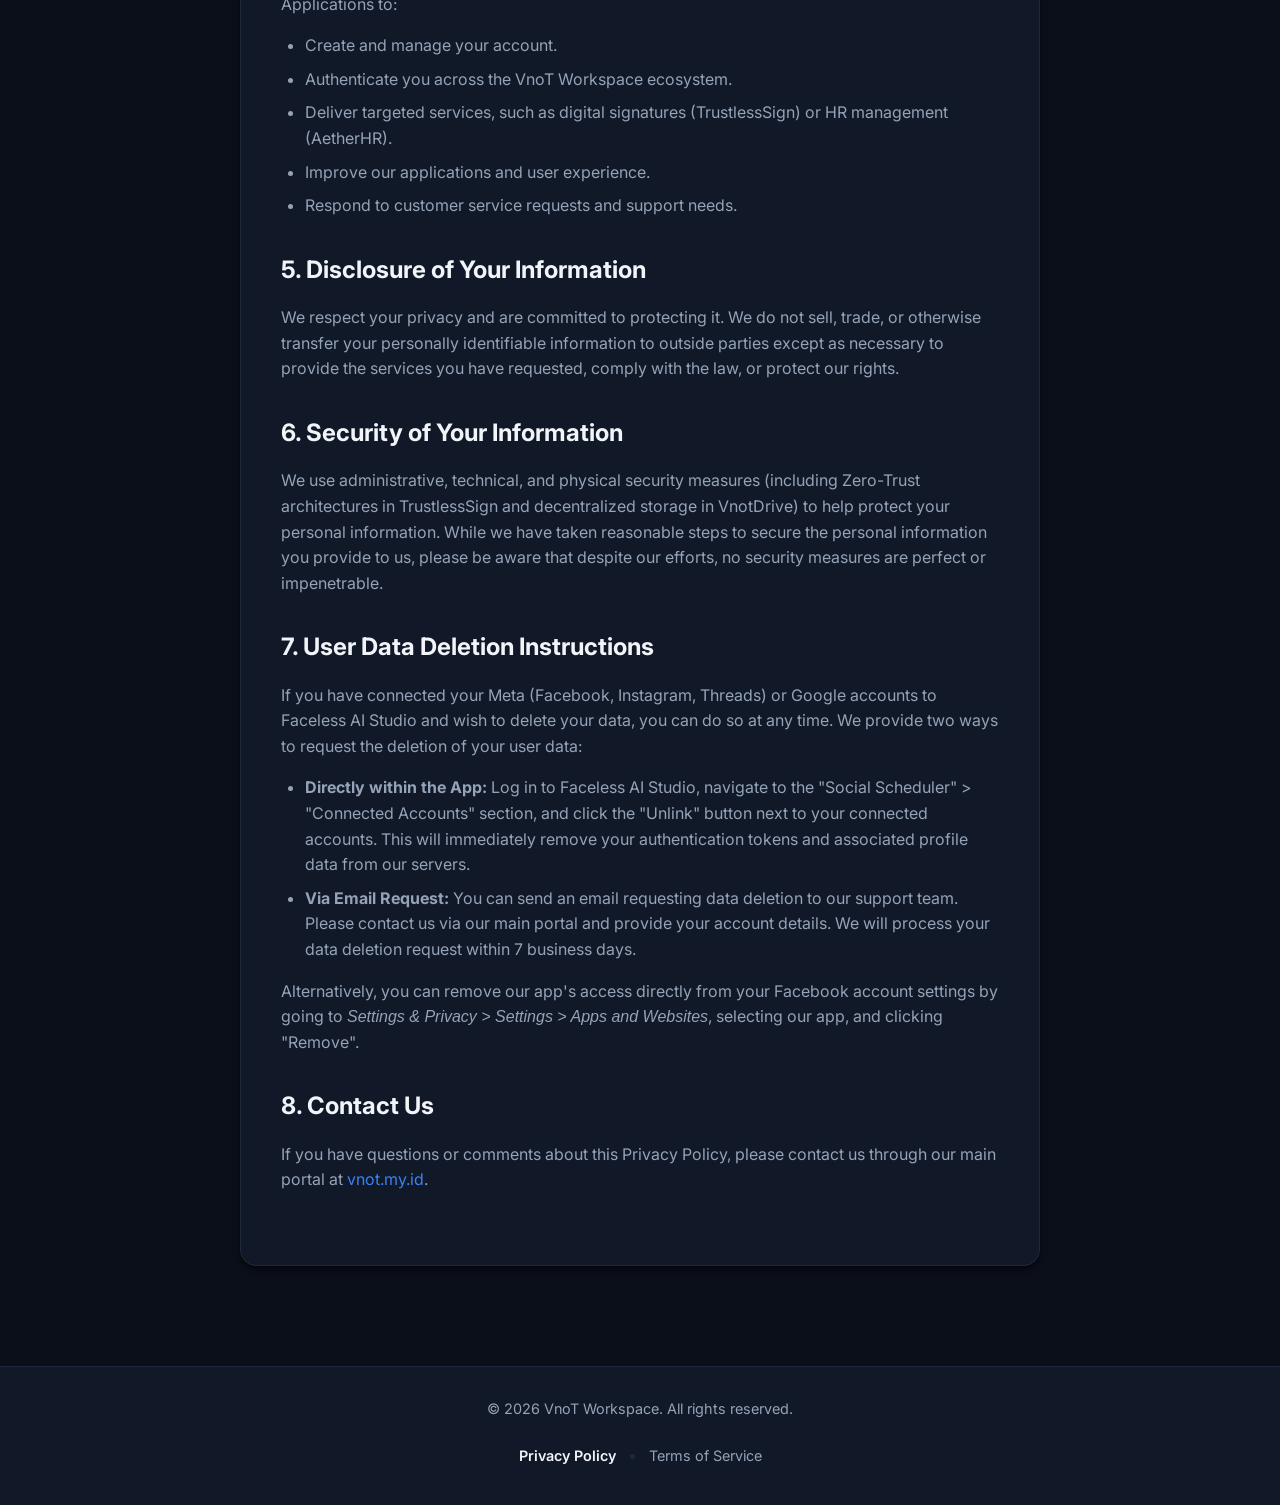
==== commit 9c2b1558: "Update Last Updated date to August 2026" ====
--- a/privacy.html
+++ b/privacy.html
@@ -22,7 +22,7 @@
     <main class="main-content container">
         <article class="legal-content">
             <h1 class="legal-title">Privacy Policy</h1>
-            <p class="legal-updated">Last Updated: June 2026</p>
+            <p class="legal-updated">Last Updated: August 2026</p>
 
             <section class="legal-section">
                 <h2>1. Introduction</h2>
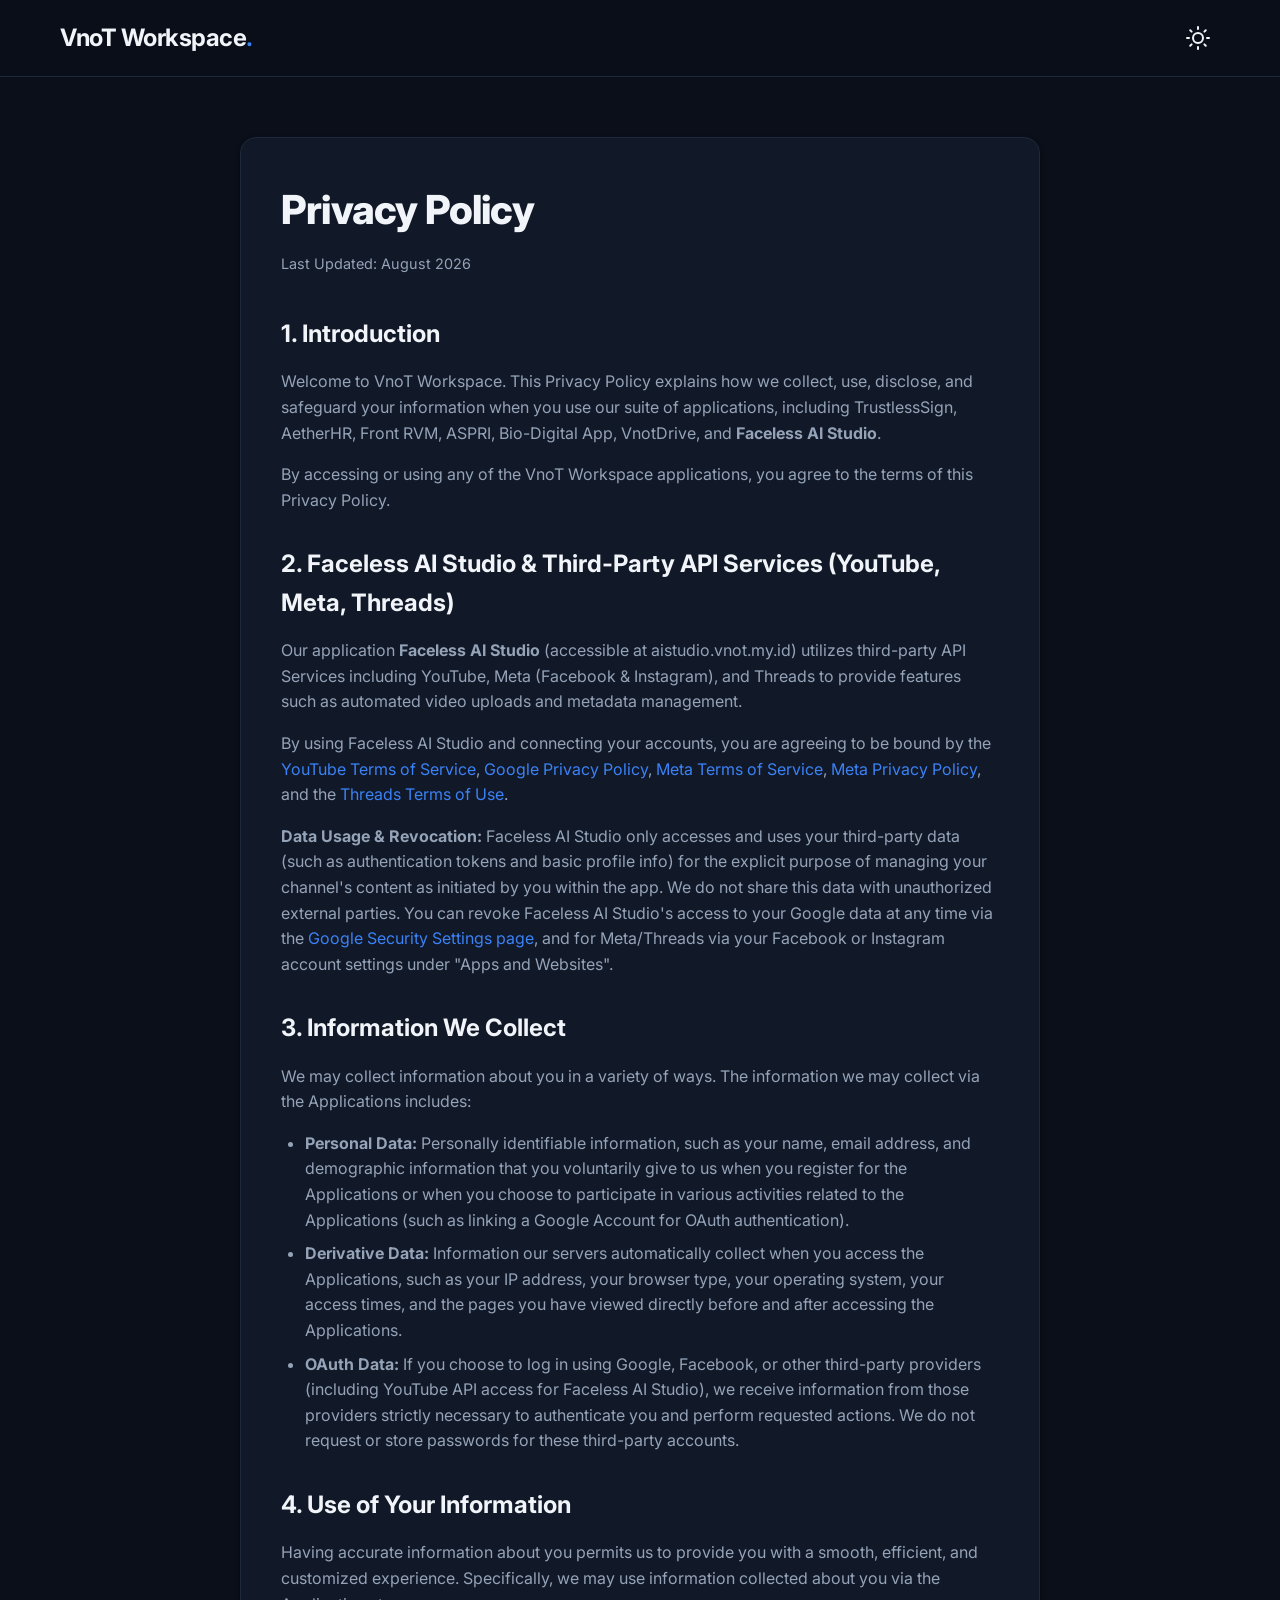
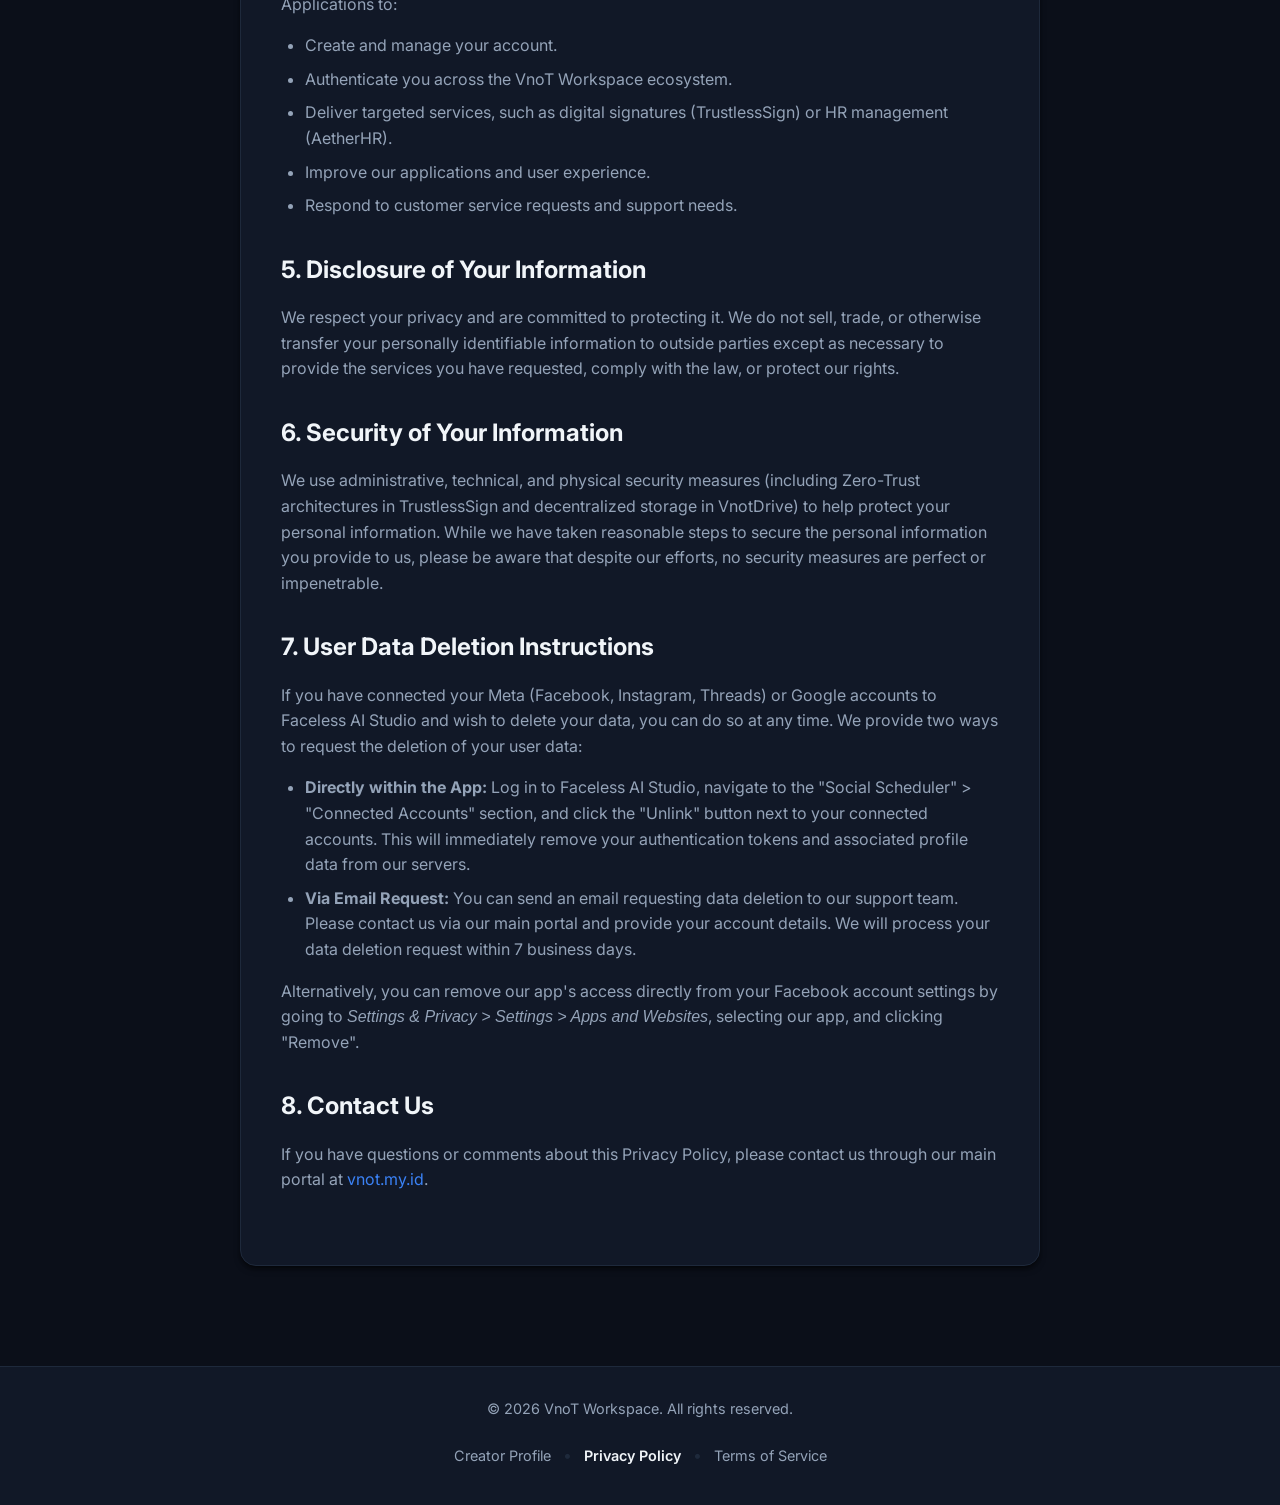
==== commit 0ce26641: "feat: link to Creator Profile (vnot.my.id) in header and footer" ====
--- a/privacy.html
+++ b/privacy.html
@@ -90,6 +90,8 @@
         <div class="container footer-content">
             <p class="copyright">&copy; 2026 VnoT Workspace. All rights reserved.</p>
             <div class="footer-links">
+                <a href="https://vnot.my.id" class="footer-link" target="_blank" rel="noopener noreferrer">Creator Profile</a>
+                <span class="footer-divider">&bull;</span>
                 <a href="privacy.html" class="footer-link" style="color:var(--text-primary); font-weight:600;">Privacy Policy</a>
                 <span class="footer-divider">&bull;</span>
                 <a href="terms.html" class="footer-link">Terms of Service</a>
--- a/style.css
+++ b/style.css
@@ -307,6 +307,27 @@
     display: flex;
     align-items: center;
     gap: 12px;
+}
+
+.nav-author-link {
+    display: inline-flex;
+    align-items: center;
+    gap: 6px;
+    font-size: 0.85rem;
+    font-weight: 500;
+    color: var(--text-secondary);
+    text-decoration: none;
+    padding: 7px 14px;
+    border-radius: 20px;
+    border: 1px solid var(--border-color);
+    background: var(--glass-bg);
+    transition: all 0.2s ease;
+}
+
+.nav-author-link:hover {
+    color: var(--accent);
+    border-color: var(--accent);
+    transform: translateY(-1px);
 }
 
 .lang-switcher {
